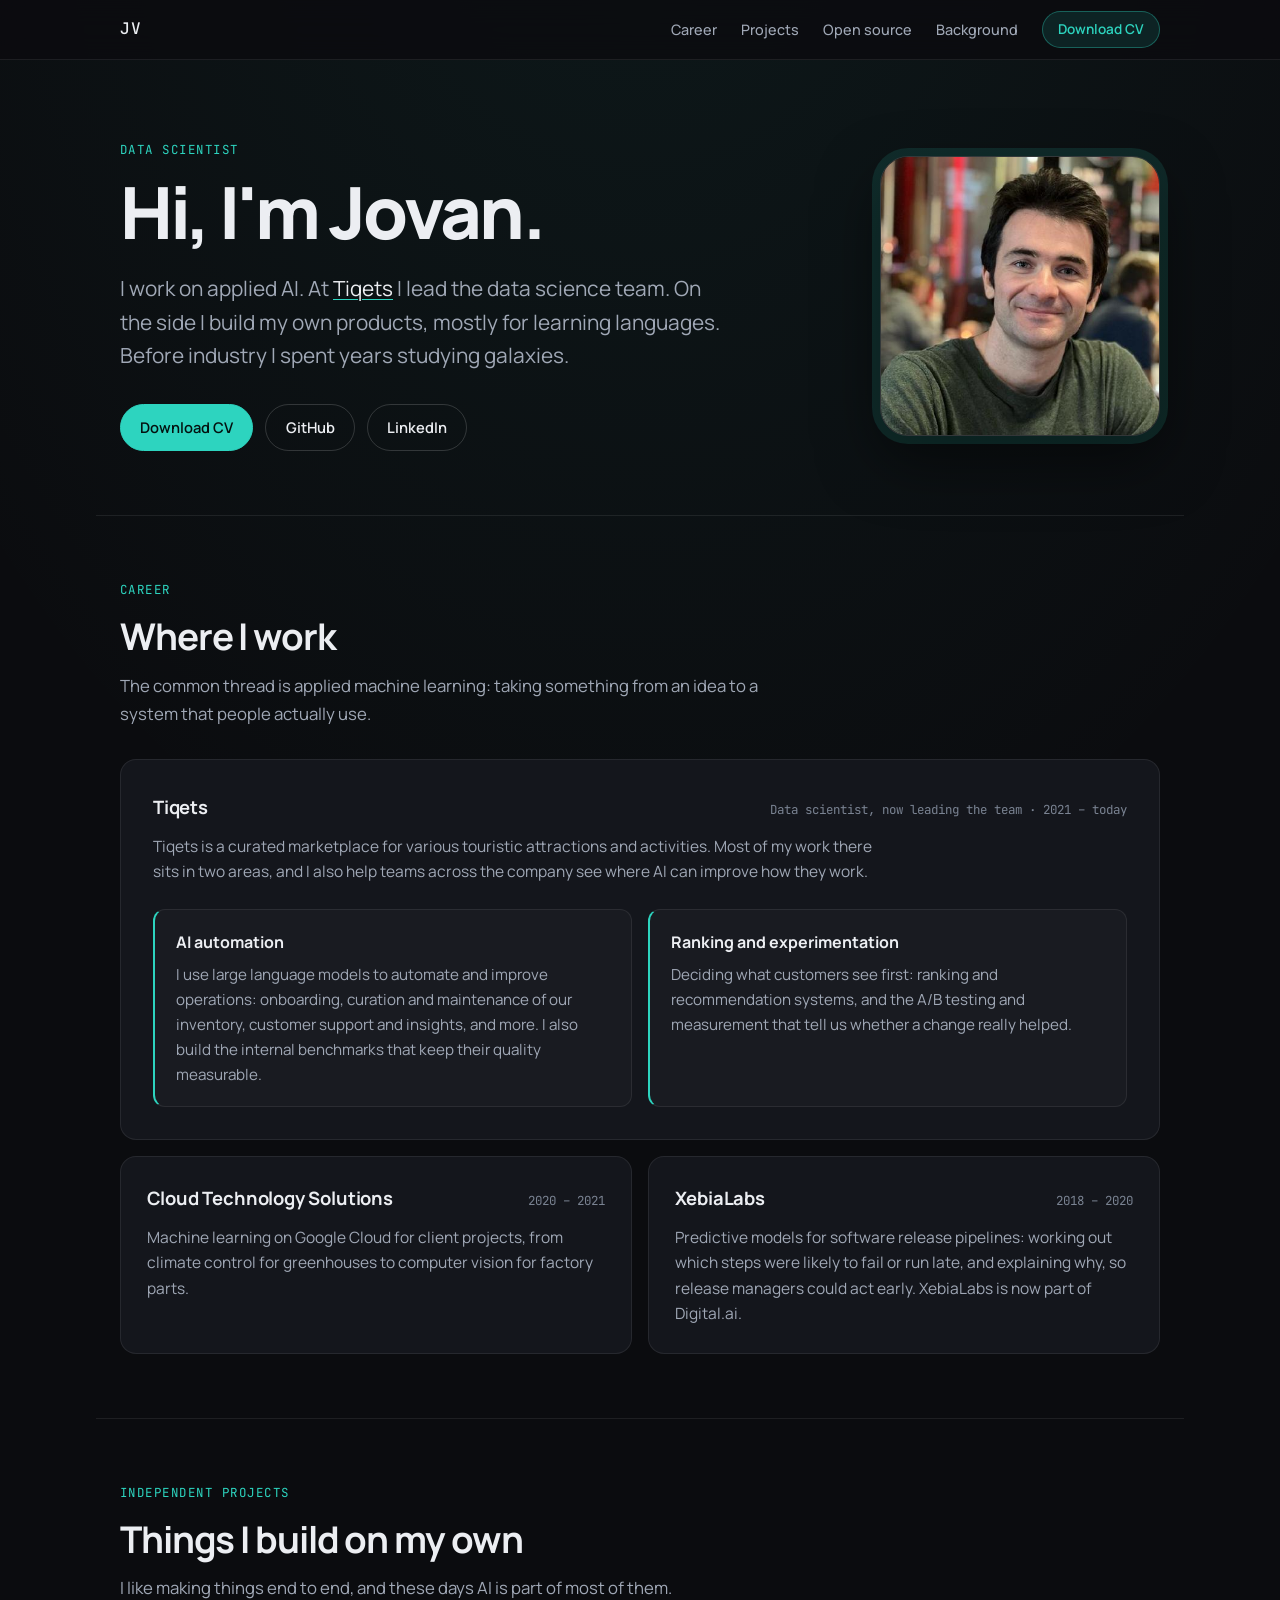
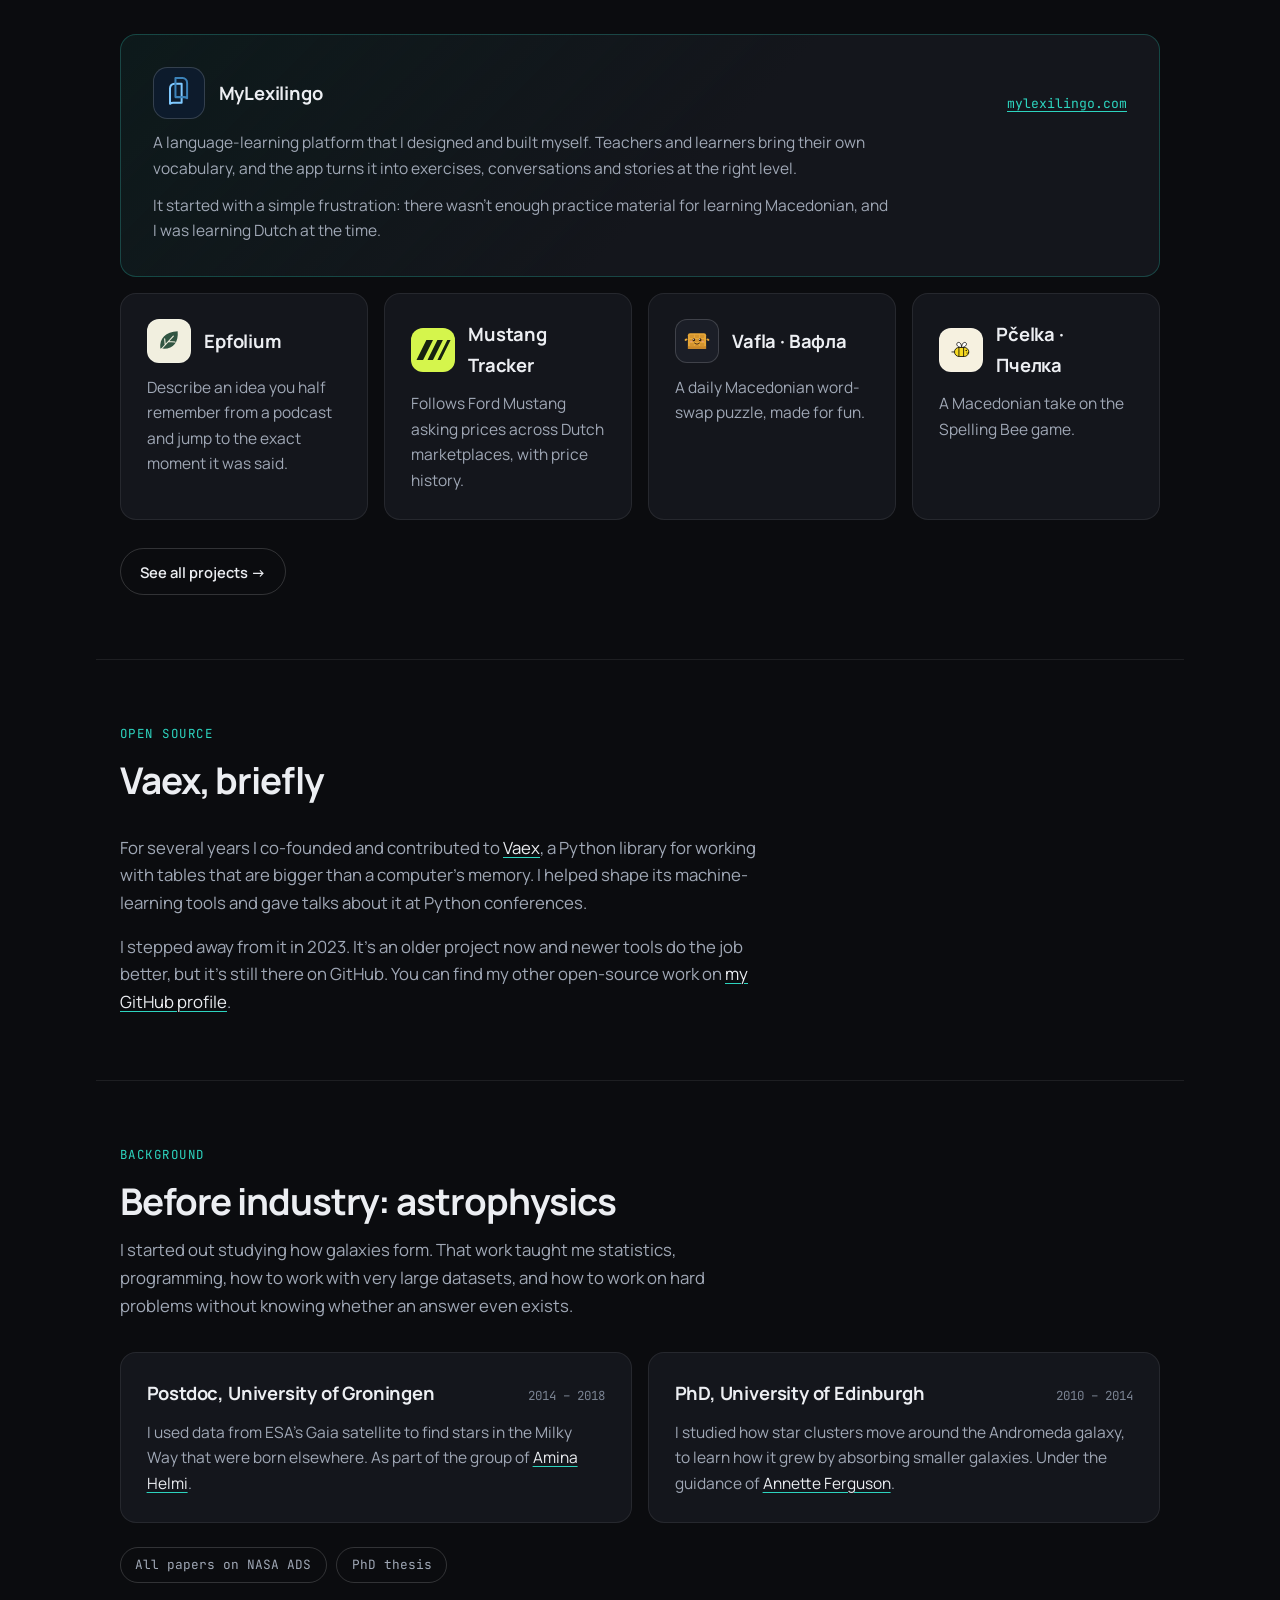
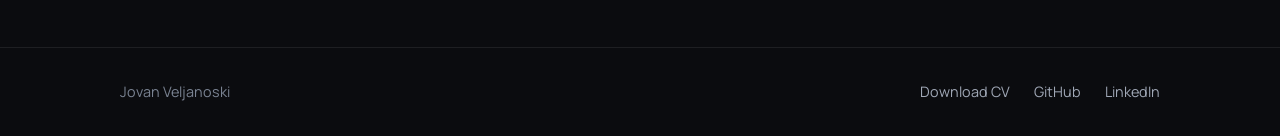
==== index.html @ 886e2c67 "feat: add personal profile site with career, projects and background pages" ====
<!DOCTYPE html>
<html lang="en">
<head>
  <meta charset="utf-8">
  <meta name="viewport" content="width=device-width, initial-scale=1">
  <title>Jovan Veljanoski — Data scientist</title>
  <meta name="description" content="Data scientist leading applied AI at Tiqets. I also build my own products, mostly around language learning, and used to study galaxies.">
  <meta property="og:title" content="Jovan Veljanoski — Data scientist">
  <meta property="og:description" content="Applied AI at Tiqets, independent projects, and a past life in astrophysics.">
  <meta property="og:image" content="assets/jovan.jpg">
  <meta property="og:type" content="website">
  <meta name="theme-color" content="#0b0c0f">
  <link rel="icon" href="favicon.svg" type="image/svg+xml">
  <link rel="preconnect" href="https://fonts.googleapis.com">
  <link rel="preconnect" href="https://fonts.gstatic.com" crossorigin>
  <link href="https://fonts.googleapis.com/css2?family=JetBrains+Mono:wght@400;500&family=Manrope:wght@400;500;600;700;800&display=swap" rel="stylesheet">
  <link rel="stylesheet" href="styles.css">
</head>
<body>
  <a class="skip-link" href="#main">Skip to content</a>

  <header class="site-header">
    <div class="wrap header-inner">
      <a class="brand" href="./" aria-label="Jovan Veljanoski, home">JV</a>
      <button class="nav-toggle" type="button" aria-expanded="false" aria-controls="site-nav">Menu</button>
      <nav class="site-nav" id="site-nav" aria-label="Primary">
        <a href="#work">Career</a>
        <a href="#projects">Projects</a>
        <a href="#open-source">Open source</a>
        <a href="#background">Background</a>
        <a class="btn btn-small" href="assets/Jovan-Veljanoski-CV.pdf" download>Download CV</a>
      </nav>
    </div>
  </header>

  <main id="main">

    <!-- Intro -->
    <section class="hero wrap">
      <div class="hero-copy">
        <p class="eyebrow">Data scientist</p>
        <h1>Hi, I'm Jovan.</h1>
        <p class="lead">
          I work on applied AI. At <a href="#work">Tiqets</a> I lead the data science team. On the side I build my own products, mostly for learning languages. Before industry I spent years studying galaxies.
        </p>
        <div class="actions">
          <a class="btn btn-primary" href="assets/Jovan-Veljanoski-CV.pdf" download>Download CV</a>
          <a class="btn" href="https://github.com/JovanVeljanoski" rel="me noopener">GitHub</a>
          <a class="btn" href="https://www.linkedin.com/in/jovanvel/" rel="me noopener">LinkedIn</a>
        </div>
      </div>
      <img class="portrait" src="assets/jovan.jpg" width="460" height="460" alt="Portrait of Jovan Veljanoski">
    </section>

    <!-- Career -->
    <section class="section wrap" id="work" aria-labelledby="work-h">
      <header class="section-head">
        <p class="eyebrow">Career</p>
        <h2 id="work-h">Where I work</h2>
        <p class="section-intro">The common thread is applied machine learning: taking something from an idea to a system that people actually use.</p>
      </header>

      <article class="card card-lg">
        <div class="card-top">
          <h3>Tiqets</h3>
          <span class="meta">Data scientist, now leading the team · 2021 – today</span>
        </div>
        <p>Tiqets is a curated marketplace for various touristic attractions and activities. Most of my work there sits in two areas, and I also help teams across the company see where AI can improve how they work.</p>
        <div class="grid-2">
          <div class="sub">
            <h4>AI automation</h4>
            <p>I use large language models to automate and improve operations: onboarding, curation and maintenance of our inventory, customer support and insights, and more. I also build the internal benchmarks that keep their quality measurable.</p>
          </div>
          <div class="sub">
            <h4>Ranking and experimentation</h4>
            <p>Deciding what customers see first: ranking and recommendation systems, and the A/B testing and measurement that tell us whether a change really helped.</p>
          </div>
        </div>
      </article>

      <div class="grid-2">
        <article class="card">
          <div class="card-top">
            <h3>Cloud Technology Solutions</h3>
            <span class="meta">2020 – 2021</span>
          </div>
          <p>Machine learning on Google Cloud for client projects, from climate control for greenhouses to computer vision for factory parts.</p>
        </article>
        <article class="card">
          <div class="card-top">
            <h3>XebiaLabs</h3>
            <span class="meta">2018 – 2020</span>
          </div>
          <p>Predictive models for software release pipelines: working out which steps were likely to fail or run late, and explaining why, so release managers could act early. XebiaLabs is now part of Digital.ai.</p>
        </article>
      </div>
    </section>

    <!-- Independent projects -->
    <section class="section wrap" id="projects" aria-labelledby="projects-h">
      <header class="section-head">
        <p class="eyebrow">Independent projects</p>
        <h2 id="projects-h">Things I build on my own</h2>
        <p class="section-intro">I like making things end to end, and these days AI is part of most of them.</p>
      </header>

      <article class="card card-lg feature">
        <div class="card-top">
          <div class="head"><span class="logo logo-lg" style="--logo-bg:#0d1b2c"><img src="assets/logos/mylexilingo.svg" alt="" width="40" height="40"></span><h3>MyLexilingo</h3></div>
          <a class="link-out" href="https://www.mylexilingo.com/" rel="noopener">mylexilingo.com</a>
        </div>
        <p>A language-learning platform that I designed and built myself. Teachers and learners bring their own vocabulary, and the app turns it into exercises, conversations and stories at the right level.</p>
        <p>It started with a simple frustration: there wasn't enough practice material for learning Macedonian, and I was learning Dutch at the time.</p>
        <!-- PROMO SLOT: replace this comment with a MyLexilingo promo block (screenshot / short demo / call to action) when ready. -->
      </article>

      <div class="grid-4">
        <a class="card tile" href="https://www.epfolium.com/" rel="noopener">
          <span class="head"><span class="logo" style="--logo-bg:#f1efdf"><img src="assets/logos/epfolium.svg" alt="" width="32" height="32"></span><h3>Epfolium</h3></span>
          <p>Describe an idea you half remember from a podcast and jump to the exact moment it was said.</p>
        </a>
        <a class="card tile" href="https://mustang.jlabs.dev/" rel="noopener">
          <span class="head"><span class="logo full"><img src="assets/logos/mustang.svg" alt="" width="44" height="44"></span><h3>Mustang Tracker</h3></span>
          <p>Follows Ford Mustang asking prices across Dutch marketplaces, with price history.</p>
        </a>
        <a class="card tile" href="https://vafla.mk/" rel="noopener">
          <span class="head"><span class="logo" style="--logo-bg:#1b1e27"><img src="assets/logos/vafla.svg" alt="" width="32" height="32"></span><h3>Vafla · Вафла</h3></span>
          <p>A daily Macedonian word-swap puzzle, made for fun.</p>
        </a>
        <a class="card tile" href="https://pcelka.mk/" rel="noopener">
          <span class="head"><span class="logo" style="--logo-bg:#f6f1e0"><img src="assets/logos/pcelka.svg" alt="" width="32" height="32"></span><h3>Pčelka · Пчелка</h3></span>
          <p>A Macedonian take on the Spelling Bee game.</p>
        </a>
      </div>

      <p class="more"><a class="btn" href="projects.html">See all projects →</a></p>
    </section>

    <!-- Open source -->
    <section class="section wrap" id="open-source" aria-labelledby="oss-h">
      <header class="section-head">
        <p class="eyebrow">Open source</p>
        <h2 id="oss-h">Vaex, briefly</h2>
      </header>
      <div class="prose">
        <p>For several years I co-founded and contributed to <a href="https://github.com/vaexio/vaex" rel="noopener">Vaex</a>, a Python library for working with tables that are bigger than a computer's memory. I helped shape its machine-learning tools and gave talks about it at Python conferences.</p>
        <p>I stepped away from it in 2023. It's an older project now and newer tools do the job better, but it's still there on GitHub. You can find my other open-source work on <a href="https://github.com/JovanVeljanoski" rel="me noopener">my GitHub profile</a>.</p>
      </div>
    </section>

    <!-- Background -->
    <section class="section wrap" id="background" aria-labelledby="bg-h">
      <header class="section-head">
        <p class="eyebrow">Background</p>
        <h2 id="bg-h">Before industry: astrophysics</h2>
        <p class="section-intro">I started out studying how galaxies form. That work taught me statistics, programming, how to work with very large datasets, and how to work on hard problems without knowing whether an answer even exists.</p>
      </header>

      <div class="grid-2">
        <article class="card">
          <div class="card-top">
            <h3>Postdoc, University of Groningen</h3>
            <span class="meta">2014 – 2018</span>
          </div>
          <p>I used data from ESA's Gaia satellite to find stars in the Milky Way that were born elsewhere. As part of the group of <a href="https://www.astro.rug.nl/~ahelmi/dev/" rel="noopener">Amina Helmi</a>.</p>
        </article>
        <article class="card">
          <div class="card-top">
            <h3>PhD, University of Edinburgh</h3>
            <span class="meta">2010 – 2014</span>
          </div>
          <p>I studied how star clusters move around the Andromeda galaxy, to learn how it grew by absorbing smaller galaxies. Under the guidance of <a href="https://amnferguson.wixsite.com/annetteferguson" rel="noopener">Annette Ferguson</a>.</p>
        </article>
      </div>

      <ul class="chips" aria-label="Research archives">
        <li><a href="https://ui.adsabs.harvard.edu/search/q=author%3A%22Veljanoski%2C%20J.%22" rel="noopener">All papers on NASA ADS</a></li>
        <li><a href="https://era.ed.ac.uk/items/18a1020a-cd60-4ca2-a9ce-fd4037cbeadb" rel="noopener">PhD thesis</a></li>
      </ul>
    </section>

  </main>

  <footer class="site-footer">
    <div class="wrap footer-inner">
      <p>Jovan Veljanoski</p>
      <p class="footer-links">
        <a href="assets/Jovan-Veljanoski-CV.pdf" download>Download CV</a>
        <a href="https://github.com/JovanVeljanoski" rel="me noopener">GitHub</a>
        <a href="https://www.linkedin.com/in/jovanvel/" rel="me noopener">LinkedIn</a>
      </p>
    </div>
  </footer>

  <script src="script.js"></script>
</body>
</html>
---- styles.css ----
/* Jovan Veljanoski — dark graphite, teal accent */

:root {
  --bg: #0b0c0f;
  --card: #14161c;
  --card-hover: #191c24;
  --border: rgba(255, 255, 255, 0.08);
  --border-bright: rgba(255, 255, 255, 0.16);
  --text: #eceef2;
  --text-muted: #a0a8b6;
  --text-dim: #7a8392;
  --accent: #2dd4bf;
  --accent-soft: rgba(45, 212, 191, 0.12);
  --radius: 16px;
  --font-sans: "Manrope", system-ui, -apple-system, "Segoe UI", sans-serif;
  --font-mono: "JetBrains Mono", ui-monospace, "SF Mono", Menlo, monospace;
  --max: 68rem;
  --header-h: 3.75rem;
}

*, *::before, *::after { box-sizing: border-box; }

html {
  scroll-behavior: smooth;
  scroll-padding-top: calc(var(--header-h) + 1rem);
  color-scheme: dark;
}

@media (prefers-reduced-motion: reduce) {
  html { scroll-behavior: auto; }
  * { transition: none !important; animation: none !important; }
}

body {
  margin: 0;
  font-family: var(--font-sans);
  font-size: 1rem;
  line-height: 1.65;
  color: var(--text);
  background: var(--bg);
  background-image: radial-gradient(ellipse 70% 40% at 50% -10%, rgba(45, 212, 191, 0.07), transparent);
  background-repeat: no-repeat;
  -webkit-font-smoothing: antialiased;
}

img { display: block; max-width: 100%; height: auto; }

a { color: var(--accent); text-underline-offset: 3px; text-decoration-thickness: 1px; }
a:hover { color: #5eead4; }

:focus-visible { outline: 2px solid var(--accent); outline-offset: 3px; border-radius: 6px; }

h1, h2, h3, h4, p { margin: 0; }

.wrap { width: 100%; max-width: var(--max); margin-inline: auto; padding-inline: 1.5rem; }

.skip-link {
  position: absolute; left: 1rem; top: -4rem; z-index: 100;
  background: var(--accent); color: #04110f; padding: 0.5rem 1rem; border-radius: 8px; font-weight: 600;
}
.skip-link:focus { top: 1rem; }

/* Header */
.site-header {
  position: sticky; top: 0; z-index: 50;
  height: var(--header-h);
  background: rgba(11, 12, 15, 0.82);
  backdrop-filter: blur(14px);
  -webkit-backdrop-filter: blur(14px);
  border-bottom: 1px solid var(--border);
}
.header-inner { display: flex; align-items: center; justify-content: space-between; height: 100%; }
.brand {
  font-family: var(--font-mono); font-weight: 500; font-size: 1rem; letter-spacing: 0.04em;
  color: var(--text); text-decoration: none;
}
.brand:hover { color: var(--accent); }
.site-nav { display: flex; align-items: center; gap: 1.5rem; }
.site-nav a:not(.btn) { color: var(--text-muted); text-decoration: none; font-size: 0.9rem; font-weight: 500; }
.site-nav a:not(.btn):hover, .site-nav a[aria-current="page"] { color: var(--text); }
.nav-toggle {
  display: none; font: inherit; font-size: 0.85rem; font-weight: 600; color: var(--text);
  background: transparent; border: 1px solid var(--border-bright); border-radius: 999px; padding: 0.35rem 0.9rem; cursor: pointer;
}

/* Buttons */
.btn {
  display: inline-flex; align-items: center; justify-content: center;
  padding: 0.65rem 1.2rem; border-radius: 999px;
  border: 1px solid var(--border-bright); background: transparent;
  color: var(--text); font: inherit; font-size: 0.92rem; font-weight: 600; text-decoration: none;
  transition: background 0.2s, border-color 0.2s, color 0.2s;
}
.btn:hover { border-color: var(--accent); color: var(--accent); }
.btn-primary { background: var(--accent); border-color: var(--accent); color: #04110f; }
.btn-primary:hover { background: #5eead4; border-color: #5eead4; color: #04110f; }
.btn-small { padding: 0.4rem 0.95rem; font-size: 0.85rem; background: var(--accent-soft); border-color: rgba(45, 212, 191, 0.35); color: var(--accent); }

/* Typography */
.eyebrow {
  font-family: var(--font-mono); font-size: 0.78rem; letter-spacing: 0.12em; text-transform: uppercase;
  color: var(--accent); margin-bottom: 0.9rem;
}
h1 { font-size: clamp(2.6rem, 6vw, 4.5rem); font-weight: 800; letter-spacing: -0.04em; line-height: 1.04; }
h2 { font-size: clamp(1.7rem, 3.2vw, 2.3rem); font-weight: 700; letter-spacing: -0.03em; line-height: 1.15; }
h3 { font-size: 1.15rem; font-weight: 700; letter-spacing: -0.01em; }
h4 { font-size: 1rem; font-weight: 700; color: var(--text); margin-bottom: 0.4rem; }
.lead { font-size: clamp(1.1rem, 1.8vw, 1.3rem); color: var(--text-muted); line-height: 1.6; max-width: 38rem; }

/* Hero */
.hero { display: grid; grid-template-columns: minmax(0, 1fr) 280px; gap: 3rem; align-items: center; padding-block: 5rem 4rem; }
.hero h1 { margin-bottom: 1.4rem; }
.actions { display: flex; flex-wrap: wrap; gap: 0.75rem; margin-top: 2rem; }
.portrait {
  width: 280px; height: 280px; object-fit: cover; border-radius: 28px;
  border: 1px solid var(--border-bright);
  box-shadow: 0 0 0 8px var(--accent-soft), 0 24px 60px rgba(0, 0, 0, 0.5);
}
.hero .lead a { color: var(--text); text-decoration-color: var(--accent); }

/* Sections */
.section { padding-block: 4rem; border-top: 1px solid var(--border); }
.section-head { margin-bottom: 2rem; max-width: 40rem; }
.section-intro { margin-top: 0.9rem; color: var(--text-muted); font-size: 1.05rem; }

/* Cards */
.card {
  position: relative; background: var(--card); border: 1px solid var(--border); border-radius: var(--radius);
  padding: 1.6rem; transition: border-color 0.25s, background 0.25s, transform 0.25s;
  color: var(--text);
}
.card p { color: var(--text-muted); font-size: 0.97rem; margin-top: 0.7rem; }
.card p:not(.links) a { color: var(--text); text-decoration-color: var(--accent); }
.card p:not(.links) a:hover { color: var(--accent); }
.card:hover { border-color: var(--border-bright); background: var(--card-hover); }
.card-lg { padding: 2rem; margin-bottom: 1rem; }
.card-lg > p { max-width: 46rem; }
.card-top { display: flex; flex-wrap: wrap; align-items: baseline; justify-content: space-between; gap: 0.25rem 1rem; }
/* Logo tiles: one consistent shape, background chosen per logo */
.head { display: flex; align-items: center; gap: 0.85rem; min-width: 0; }
.logo {
  flex: none; width: 2.75rem; height: 2.75rem; border-radius: 0.75rem; overflow: hidden;
  display: grid; place-items: center;
  background: var(--logo-bg, var(--card-hover)); border: 1px solid var(--border-bright);
}
.logo img { width: 62%; height: 62%; object-fit: contain; }
.logo.full { border: 0; }
.logo.full img { width: 100%; height: 100%; }
.logo-lg { width: 3.25rem; height: 3.25rem; border-radius: 0.9rem; }
.tile .head { margin-bottom: 0.2rem; }
.project > .head { margin-bottom: 0.1rem; }

.meta { font-family: var(--font-mono); font-size: 0.78rem; color: var(--text-dim); }
.link-out { font-family: var(--font-mono); font-size: 0.82rem; }

.grid-2, .grid-3, .grid-4 { display: grid; gap: 1rem; }
.grid-2 { grid-template-columns: repeat(2, minmax(0, 1fr)); }
.grid-3 { grid-template-columns: repeat(3, minmax(0, 1fr)); }
.grid-4 { grid-template-columns: repeat(4, minmax(0, 1fr)); margin-top: 1rem; }
.card-lg .grid-2 { margin-top: 1.5rem; }

/* The two highlighted areas inside the main career card */
.sub {
  padding: 1.2rem 1.3rem; border-radius: 12px; background: rgba(255, 255, 255, 0.025);
  border: 1px solid var(--border); border-left: 2px solid var(--accent);
  transition: background 0.25s, border-color 0.25s, transform 0.25s;
}
.sub p { margin-top: 0; font-size: 0.95rem; color: var(--text-muted); }
.sub:hover { background: var(--accent-soft); border-color: rgba(45, 212, 191, 0.4); transform: translateY(-2px); }

.feature { border-color: rgba(45, 212, 191, 0.25); background: linear-gradient(135deg, rgba(45, 212, 191, 0.07), var(--card) 55%); }

.tile { display: block; text-decoration: none; }
.tile h3 { color: var(--text); }
.tile:hover { transform: translateY(-3px); border-color: rgba(45, 212, 191, 0.45); }
.tile:hover h3 { color: var(--accent); }

.more { margin-top: 1.75rem; }

.prose { max-width: 40rem; }
.prose p { color: var(--text-muted); font-size: 1.05rem; }
.prose p + p { margin-top: 1rem; }
.prose a { color: var(--text); text-decoration-color: var(--accent); }

.chips { list-style: none; display: flex; flex-wrap: wrap; gap: 0.6rem; padding: 0; margin: 1.5rem 0 0; }
.chips a {
  display: inline-block; padding: 0.4rem 0.9rem; border-radius: 999px; border: 1px solid var(--border-bright);
  color: var(--text-muted); text-decoration: none; font-family: var(--font-mono); font-size: 0.8rem;
}
.chips a:hover { color: var(--accent); border-color: var(--accent); }

/* Projects page */
.page-head { padding-block: 4.5rem 2rem; }
.page-head h1 { font-size: clamp(2.2rem, 5vw, 3.5rem); margin-bottom: 1.1rem; }
.filters { display: flex; flex-wrap: wrap; gap: 0.6rem; margin-top: 2rem; }
.filter {
  font: inherit; font-size: 0.88rem; font-weight: 600; color: var(--text-muted); cursor: pointer;
  background: transparent; border: 1px solid var(--border-bright); border-radius: 999px; padding: 0.45rem 1rem;
  transition: color 0.2s, border-color 0.2s, background 0.2s;
}
.filter:hover { color: var(--text); }
.filter.is-active { color: #04110f; background: var(--accent); border-color: var(--accent); }

.project-group { padding-block: 1.5rem 2rem; }
.project-group h2 { font-size: 1.3rem; margin-bottom: 1.1rem; color: var(--text); }
.project-group[hidden] { display: none; }
.project { display: flex; flex-direction: column; }
.project h3 { font-size: 1.05rem; }
.links { margin-top: auto !important; padding-top: 1rem; display: flex; gap: 1.1rem; font-family: var(--font-mono); font-size: 0.82rem; }
.project-more { padding-block: 1.5rem 4rem; color: var(--text-muted); }

/* Footer */
.site-footer { border-top: 1px solid var(--border); padding-block: 2rem; color: var(--text-dim); font-size: 0.9rem; }
.footer-inner { display: flex; flex-wrap: wrap; justify-content: space-between; gap: 1rem; }
.footer-links { display: flex; gap: 1.5rem; }
.site-footer a { color: var(--text-muted); text-decoration: none; }
.site-footer a:hover { color: var(--accent); }

/* Responsive */
@media (max-width: 960px) {
  .grid-4 { grid-template-columns: repeat(2, minmax(0, 1fr)); }
  .grid-3 { grid-template-columns: repeat(2, minmax(0, 1fr)); }
}

@media (max-width: 760px) {
  .hero { grid-template-columns: 1fr; gap: 2rem; padding-block: 3rem 2.5rem; }
  .portrait { order: -1; width: 140px; height: 140px; border-radius: 22px; box-shadow: 0 0 0 6px var(--accent-soft); }
  .grid-2, .grid-3, .grid-4 { grid-template-columns: 1fr; }
  .section { padding-block: 3rem; }
  .card-lg { padding: 1.4rem; }

  .nav-toggle { display: inline-block; }
  .site-nav {
    position: absolute; top: var(--header-h); left: 0; right: 0; flex-direction: column; align-items: flex-start; gap: 1rem;
    padding: 1.25rem 1.5rem 1.5rem; background: rgba(11, 12, 15, 0.97); border-bottom: 1px solid var(--border);
    display: none;
  }
  .site-nav.is-open { display: flex; }
}

/* Soft flashlight that follows the pointer (added by script.js, mouse + motion-OK only) */
.spotlight {
  position: fixed; inset: 0; z-index: 60; pointer-events: none; opacity: 0;
  transition: opacity 0.8s ease;
  background: radial-gradient(
    560px circle at var(--sx, 50%) var(--sy, 50%),
    rgba(94, 234, 212, 0.07),
    rgba(94, 234, 212, 0.028) 45%,
    transparent 72%
  );
}
.spotlight.is-on { opacity: 1; }

/* A faint glow on the card under the pointer */
.card::after {
  content: ""; position: absolute; inset: 0; border-radius: inherit; pointer-events: none;
  opacity: 0; transition: opacity 0.35s ease;
  background: radial-gradient(260px circle at var(--mx, 50%) var(--my, 50%), rgba(45, 212, 191, 0.09), transparent 70%);
}
.card:hover::after { opacity: 1; }
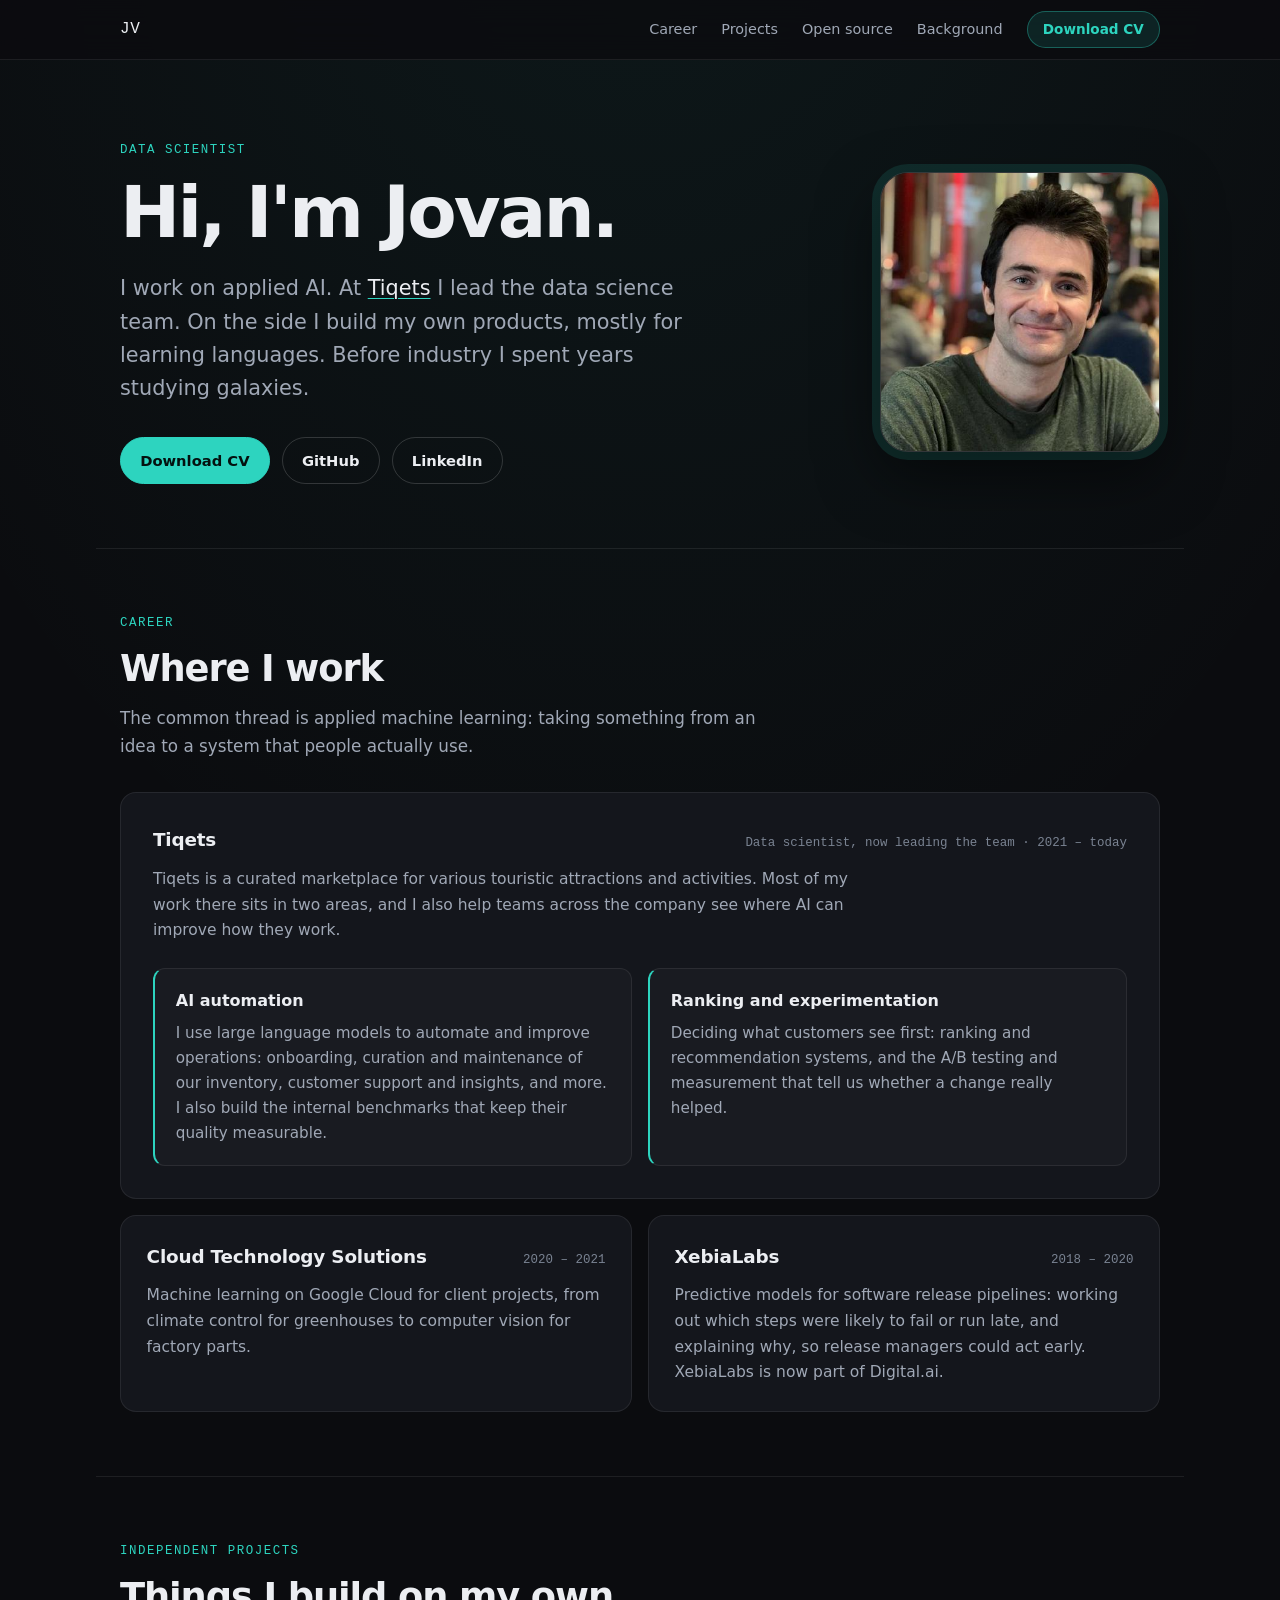
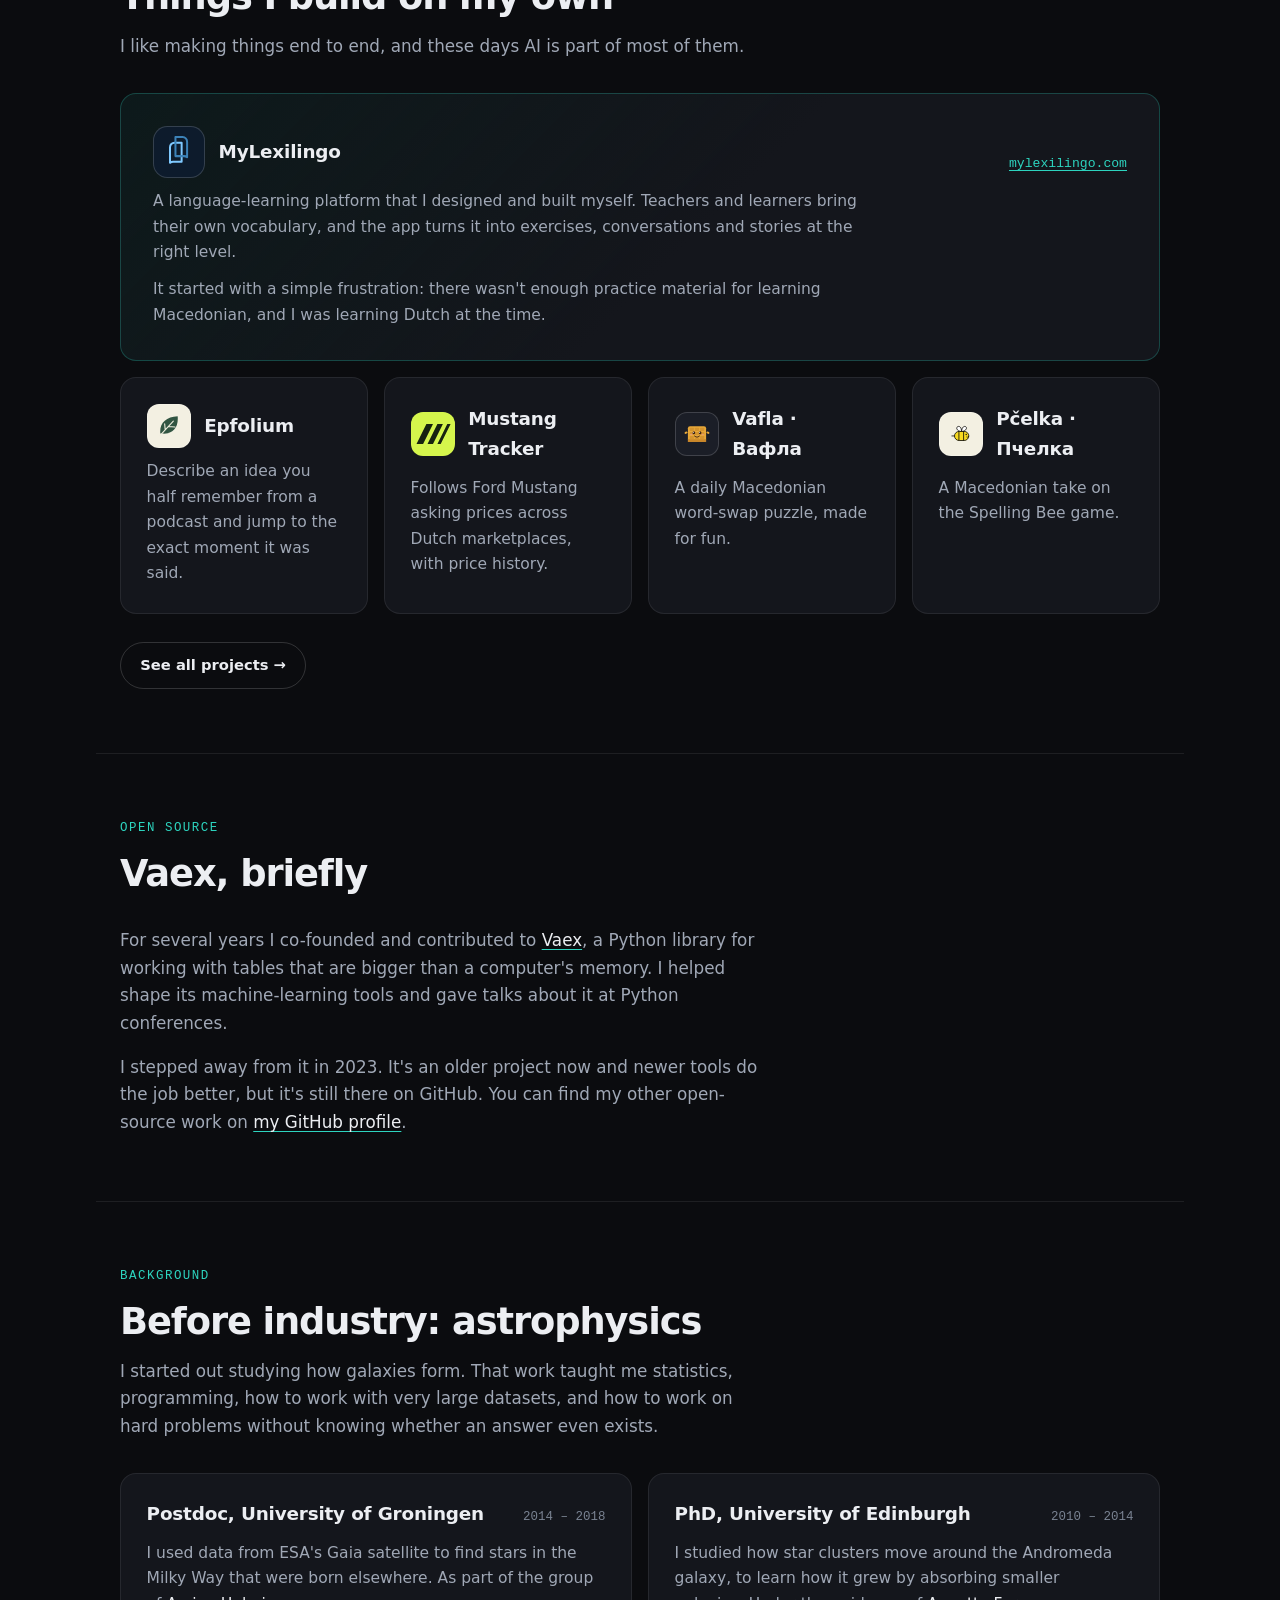
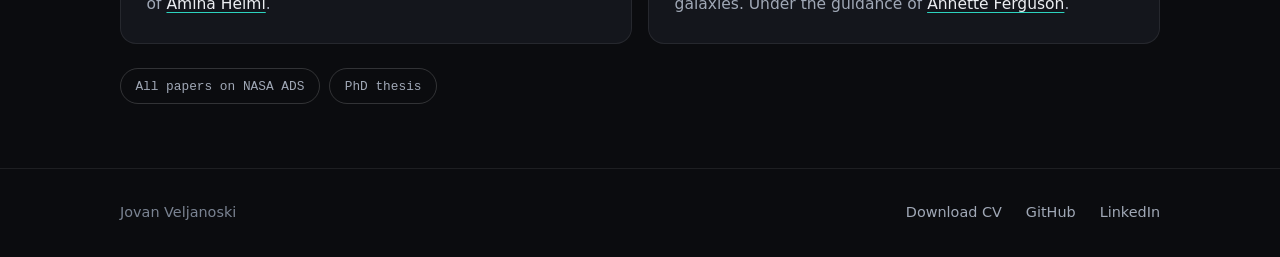
==== commit 42288f20: "refactor: simplify site code, self-host fonts and add social meta tags Remove comments and dead rule" ====
--- a/index.html
+++ b/index.html
@@ -5,15 +5,21 @@
   <meta name="viewport" content="width=device-width, initial-scale=1">
   <title>Jovan Veljanoski — Data scientist</title>
   <meta name="description" content="Data scientist leading applied AI at Tiqets. I also build my own products, mostly around language learning, and used to study galaxies.">
+  <link rel="canonical" href="https://jlabs.dev/">
+  <meta property="og:type" content="website">
+  <meta property="og:site_name" content="Jovan Veljanoski">
   <meta property="og:title" content="Jovan Veljanoski — Data scientist">
   <meta property="og:description" content="Applied AI at Tiqets, independent projects, and a past life in astrophysics.">
-  <meta property="og:image" content="assets/jovan.jpg">
-  <meta property="og:type" content="website">
+  <meta property="og:url" content="https://jlabs.dev/">
+  <meta property="og:image" content="https://jlabs.dev/assets/og.jpg">
+  <meta property="og:image:width" content="1200">
+  <meta property="og:image:height" content="630">
+  <meta property="og:image:alt" content="Jovan Veljanoski, data scientist">
+  <meta name="twitter:card" content="summary_large_image">
   <meta name="theme-color" content="#0b0c0f">
   <link rel="icon" href="favicon.svg" type="image/svg+xml">
-  <link rel="preconnect" href="https://fonts.googleapis.com">
-  <link rel="preconnect" href="https://fonts.gstatic.com" crossorigin>
-  <link href="https://fonts.googleapis.com/css2?family=JetBrains+Mono:wght@400;500&family=Manrope:wght@400;500;600;700;800&display=swap" rel="stylesheet">
+  <link rel="preload" href="assets/fonts/manrope-latin.woff2" as="font" type="font/woff2" crossorigin>
+  <link rel="preload" href="assets/fonts/jetbrains-mono-latin.woff2" as="font" type="font/woff2" crossorigin>
   <link rel="stylesheet" href="styles.css">
 </head>
 <body>
@@ -35,9 +41,8 @@
 
   <main id="main">
 
-    <!-- Intro -->
     <section class="hero wrap">
-      <div class="hero-copy">
+      <div>
         <p class="eyebrow">Data scientist</p>
         <h1>Hi, I'm Jovan.</h1>
         <p class="lead">
@@ -45,14 +50,13 @@
         </p>
         <div class="actions">
           <a class="btn btn-primary" href="assets/Jovan-Veljanoski-CV.pdf" download>Download CV</a>
-          <a class="btn" href="https://github.com/JovanVeljanoski" rel="me noopener">GitHub</a>
-          <a class="btn" href="https://www.linkedin.com/in/jovanvel/" rel="me noopener">LinkedIn</a>
+          <a class="btn" href="https://github.com/JovanVeljanoski" rel="me">GitHub</a>
+          <a class="btn" href="https://www.linkedin.com/in/jovanvel/" rel="me">LinkedIn</a>
         </div>
       </div>
       <img class="portrait" src="assets/jovan.jpg" width="460" height="460" alt="Portrait of Jovan Veljanoski">
     </section>
 
-    <!-- Career -->
     <section class="section wrap" id="work" aria-labelledby="work-h">
       <header class="section-head">
         <p class="eyebrow">Career</p>
@@ -96,7 +100,6 @@
       </div>
     </section>
 
-    <!-- Independent projects -->
     <section class="section wrap" id="projects" aria-labelledby="projects-h">
       <header class="section-head">
         <p class="eyebrow">Independent projects</p>
@@ -106,29 +109,28 @@
 
       <article class="card card-lg feature">
         <div class="card-top">
-          <div class="head"><span class="logo logo-lg" style="--logo-bg:#0d1b2c"><img src="assets/logos/mylexilingo.svg" alt="" width="40" height="40"></span><h3>MyLexilingo</h3></div>
-          <a class="link-out" href="https://www.mylexilingo.com/" rel="noopener">mylexilingo.com</a>
+          <div class="head"><span class="logo logo-lg navy"><img src="assets/logos/mylexilingo.svg" alt=""></span><h3>MyLexilingo</h3></div>
+          <a class="link-out" href="https://www.mylexilingo.com/">mylexilingo.com</a>
         </div>
         <p>A language-learning platform that I designed and built myself. Teachers and learners bring their own vocabulary, and the app turns it into exercises, conversations and stories at the right level.</p>
         <p>It started with a simple frustration: there wasn't enough practice material for learning Macedonian, and I was learning Dutch at the time.</p>
-        <!-- PROMO SLOT: replace this comment with a MyLexilingo promo block (screenshot / short demo / call to action) when ready. -->
       </article>
 
       <div class="grid-4">
-        <a class="card tile" href="https://www.epfolium.com/" rel="noopener">
-          <span class="head"><span class="logo" style="--logo-bg:#f1efdf"><img src="assets/logos/epfolium.svg" alt="" width="32" height="32"></span><h3>Epfolium</h3></span>
+        <a class="card tile" href="https://www.epfolium.com/">
+          <div class="head"><span class="logo light"><img src="assets/logos/epfolium.svg" alt=""></span><h3>Epfolium</h3></div>
           <p>Describe an idea you half remember from a podcast and jump to the exact moment it was said.</p>
         </a>
-        <a class="card tile" href="https://mustang.jlabs.dev/" rel="noopener">
-          <span class="head"><span class="logo full"><img src="assets/logos/mustang.svg" alt="" width="44" height="44"></span><h3>Mustang Tracker</h3></span>
+        <a class="card tile" href="https://mustang.jlabs.dev/">
+          <div class="head"><span class="logo full"><img src="assets/logos/mustang.svg" alt=""></span><h3>Mustang Tracker</h3></div>
           <p>Follows Ford Mustang asking prices across Dutch marketplaces, with price history.</p>
         </a>
-        <a class="card tile" href="https://vafla.mk/" rel="noopener">
-          <span class="head"><span class="logo" style="--logo-bg:#1b1e27"><img src="assets/logos/vafla.svg" alt="" width="32" height="32"></span><h3>Vafla · Вафла</h3></span>
+        <a class="card tile" href="https://vafla.mk/">
+          <div class="head"><span class="logo"><img src="assets/logos/vafla.svg" alt=""></span><h3>Vafla · Вафла</h3></div>
           <p>A daily Macedonian word-swap puzzle, made for fun.</p>
         </a>
-        <a class="card tile" href="https://pcelka.mk/" rel="noopener">
-          <span class="head"><span class="logo" style="--logo-bg:#f6f1e0"><img src="assets/logos/pcelka.svg" alt="" width="32" height="32"></span><h3>Pčelka · Пчелка</h3></span>
+        <a class="card tile" href="https://pcelka.mk/">
+          <div class="head"><span class="logo light"><img src="assets/logos/pcelka.svg" alt=""></span><h3>Pčelka · Пчелка</h3></div>
           <p>A Macedonian take on the Spelling Bee game.</p>
         </a>
       </div>
@@ -136,19 +138,17 @@
       <p class="more"><a class="btn" href="projects.html">See all projects →</a></p>
     </section>
 
-    <!-- Open source -->
     <section class="section wrap" id="open-source" aria-labelledby="oss-h">
       <header class="section-head">
         <p class="eyebrow">Open source</p>
         <h2 id="oss-h">Vaex, briefly</h2>
       </header>
       <div class="prose">
-        <p>For several years I co-founded and contributed to <a href="https://github.com/vaexio/vaex" rel="noopener">Vaex</a>, a Python library for working with tables that are bigger than a computer's memory. I helped shape its machine-learning tools and gave talks about it at Python conferences.</p>
-        <p>I stepped away from it in 2023. It's an older project now and newer tools do the job better, but it's still there on GitHub. You can find my other open-source work on <a href="https://github.com/JovanVeljanoski" rel="me noopener">my GitHub profile</a>.</p>
+        <p>For several years I co-founded and contributed to <a href="https://github.com/vaexio/vaex">Vaex</a>, a Python library for working with tables that are bigger than a computer's memory. I helped shape its machine-learning tools and gave talks about it at Python conferences.</p>
+        <p>I stepped away from it in 2023. It's an older project now and newer tools do the job better, but it's still there on GitHub. You can find my other open-source work on <a href="https://github.com/JovanVeljanoski" rel="me">my GitHub profile</a>.</p>
       </div>
     </section>
 
-    <!-- Background -->
     <section class="section wrap" id="background" aria-labelledby="bg-h">
       <header class="section-head">
         <p class="eyebrow">Background</p>
@@ -162,20 +162,20 @@
             <h3>Postdoc, University of Groningen</h3>
             <span class="meta">2014 – 2018</span>
           </div>
-          <p>I used data from ESA's Gaia satellite to find stars in the Milky Way that were born elsewhere. As part of the group of <a href="https://www.astro.rug.nl/~ahelmi/dev/" rel="noopener">Amina Helmi</a>.</p>
+          <p>I used data from ESA's Gaia satellite to find stars in the Milky Way that were born elsewhere. As part of the group of <a href="https://www.astro.rug.nl/~ahelmi/dev/">Amina Helmi</a>.</p>
         </article>
         <article class="card">
           <div class="card-top">
             <h3>PhD, University of Edinburgh</h3>
             <span class="meta">2010 – 2014</span>
           </div>
-          <p>I studied how star clusters move around the Andromeda galaxy, to learn how it grew by absorbing smaller galaxies. Under the guidance of <a href="https://amnferguson.wixsite.com/annetteferguson" rel="noopener">Annette Ferguson</a>.</p>
+          <p>I studied how star clusters move around the Andromeda galaxy, to learn how it grew by absorbing smaller galaxies. Under the guidance of <a href="https://amnferguson.wixsite.com/annetteferguson">Annette Ferguson</a>.</p>
         </article>
       </div>
 
       <ul class="chips" aria-label="Research archives">
-        <li><a href="https://ui.adsabs.harvard.edu/search/q=author%3A%22Veljanoski%2C%20J.%22" rel="noopener">All papers on NASA ADS</a></li>
-        <li><a href="https://era.ed.ac.uk/items/18a1020a-cd60-4ca2-a9ce-fd4037cbeadb" rel="noopener">PhD thesis</a></li>
+        <li><a href="https://ui.adsabs.harvard.edu/search/q=author%3A%22Veljanoski%2C%20J.%22">All papers on NASA ADS</a></li>
+        <li><a href="https://era.ed.ac.uk/items/18a1020a-cd60-4ca2-a9ce-fd4037cbeadb">PhD thesis</a></li>
       </ul>
     </section>
 
@@ -186,8 +186,8 @@
       <p>Jovan Veljanoski</p>
       <p class="footer-links">
         <a href="assets/Jovan-Veljanoski-CV.pdf" download>Download CV</a>
-        <a href="https://github.com/JovanVeljanoski" rel="me noopener">GitHub</a>
-        <a href="https://www.linkedin.com/in/jovanvel/" rel="me noopener">LinkedIn</a>
+        <a href="https://github.com/JovanVeljanoski" rel="me">GitHub</a>
+        <a href="https://www.linkedin.com/in/jovanvel/" rel="me">LinkedIn</a>
       </p>
     </div>
   </footer>
--- a/styles.css
+++ b/styles.css
@@ -1,4 +1,50 @@
-/* Jovan Veljanoski — dark graphite, teal accent */
+@font-face {
+  font-family: "JetBrains Mono";
+  font-weight: 100 800;
+  font-display: swap;
+  src: url("assets/fonts/jetbrains-mono-cyrillic.woff2") format("woff2");
+  unicode-range: U+0301, U+0400-045F, U+0490-0491, U+04B0-04B1, U+2116;
+}
+
+@font-face {
+  font-family: "JetBrains Mono";
+  font-weight: 100 800;
+  font-display: swap;
+  src: url("assets/fonts/jetbrains-mono-latin-ext.woff2") format("woff2");
+  unicode-range: U+0100-02BA, U+02BD-02C5, U+02C7-02CC, U+02CE-02D7, U+02DD-02FF, U+0304, U+0308, U+0329, U+1D00-1DBF, U+1E00-1E9F, U+1EF2-1EFF, U+2020, U+20A0-20AB, U+20AD-20C4, U+2113, U+2C60-2C7F, U+A720-A7FF;
+}
+
+@font-face {
+  font-family: "JetBrains Mono";
+  font-weight: 100 800;
+  font-display: swap;
+  src: url("assets/fonts/jetbrains-mono-latin.woff2") format("woff2");
+  unicode-range: U+0000-00FF, U+0131, U+0152-0153, U+02BB-02BC, U+02C6, U+02DA, U+02DC, U+0304, U+0308, U+0329, U+2000-206F, U+20AC, U+2122, U+2191, U+2193, U+2212, U+2215, U+FEFF, U+FFFD;
+}
+
+@font-face {
+  font-family: "Manrope";
+  font-weight: 200 800;
+  font-display: swap;
+  src: url("assets/fonts/manrope-cyrillic.woff2") format("woff2");
+  unicode-range: U+0301, U+0400-045F, U+0490-0491, U+04B0-04B1, U+2116;
+}
+
+@font-face {
+  font-family: "Manrope";
+  font-weight: 200 800;
+  font-display: swap;
+  src: url("assets/fonts/manrope-latin-ext.woff2") format("woff2");
+  unicode-range: U+0100-02BA, U+02BD-02C5, U+02C7-02CC, U+02CE-02D7, U+02DD-02FF, U+0304, U+0308, U+0329, U+1D00-1DBF, U+1E00-1E9F, U+1EF2-1EFF, U+2020, U+20A0-20AB, U+20AD-20C4, U+2113, U+2C60-2C7F, U+A720-A7FF;
+}
+
+@font-face {
+  font-family: "Manrope";
+  font-weight: 200 800;
+  font-display: swap;
+  src: url("assets/fonts/manrope-latin.woff2") format("woff2");
+  unicode-range: U+0000-00FF, U+0131, U+0152-0153, U+02BB-02BC, U+02C6, U+02DA, U+02DC, U+0304, U+0308, U+0329, U+2000-206F, U+20AC, U+2122, U+2191, U+2193, U+2212, U+2215, U+FEFF, U+FFFD;
+}
 
 :root {
   --bg: #0b0c0f;
@@ -10,8 +56,9 @@
   --text-muted: #a0a8b6;
   --text-dim: #7a8392;
   --accent: #2dd4bf;
+  --accent-hover: #5eead4;
   --accent-soft: rgba(45, 212, 191, 0.12);
-  --radius: 16px;
+  --on-accent: #04110f;
   --font-sans: "Manrope", system-ui, -apple-system, "Segoe UI", sans-serif;
   --font-mono: "JetBrains Mono", ui-monospace, "SF Mono", Menlo, monospace;
   --max: 68rem;
@@ -28,25 +75,22 @@
 
 @media (prefers-reduced-motion: reduce) {
   html { scroll-behavior: auto; }
-  * { transition: none !important; animation: none !important; }
+  * { transition: none !important; }
 }
 
 body {
   margin: 0;
   font-family: var(--font-sans);
-  font-size: 1rem;
   line-height: 1.65;
   color: var(--text);
-  background: var(--bg);
-  background-image: radial-gradient(ellipse 70% 40% at 50% -10%, rgba(45, 212, 191, 0.07), transparent);
-  background-repeat: no-repeat;
+  background: var(--bg) radial-gradient(ellipse 70% 40% at 50% -10%, rgba(45, 212, 191, 0.07), transparent) no-repeat;
   -webkit-font-smoothing: antialiased;
 }
 
 img { display: block; max-width: 100%; height: auto; }
 
 a { color: var(--accent); text-underline-offset: 3px; text-decoration-thickness: 1px; }
-a:hover { color: #5eead4; }
+a:hover { color: var(--accent-hover); }
 
 :focus-visible { outline: 2px solid var(--accent); outline-offset: 3px; border-radius: 6px; }
 
@@ -56,34 +100,28 @@
 
 .skip-link {
   position: absolute; left: 1rem; top: -4rem; z-index: 100;
-  background: var(--accent); color: #04110f; padding: 0.5rem 1rem; border-radius: 8px; font-weight: 600;
+  background: var(--accent); color: var(--on-accent); padding: 0.5rem 1rem; border-radius: 8px; font-weight: 600;
 }
 .skip-link:focus { top: 1rem; }
 
-/* Header */
 .site-header {
-  position: sticky; top: 0; z-index: 50;
-  height: var(--header-h);
+  position: sticky; top: 0; z-index: 50; height: var(--header-h);
   background: rgba(11, 12, 15, 0.82);
   backdrop-filter: blur(14px);
   -webkit-backdrop-filter: blur(14px);
   border-bottom: 1px solid var(--border);
 }
 .header-inner { display: flex; align-items: center; justify-content: space-between; height: 100%; }
-.brand {
-  font-family: var(--font-mono); font-weight: 500; font-size: 1rem; letter-spacing: 0.04em;
-  color: var(--text); text-decoration: none;
-}
+.brand { font-family: var(--font-mono); font-weight: 500; letter-spacing: 0.04em; color: var(--text); text-decoration: none; }
 .brand:hover { color: var(--accent); }
 .site-nav { display: flex; align-items: center; gap: 1.5rem; }
 .site-nav a:not(.btn) { color: var(--text-muted); text-decoration: none; font-size: 0.9rem; font-weight: 500; }
 .site-nav a:not(.btn):hover, .site-nav a[aria-current="page"] { color: var(--text); }
 .nav-toggle {
-  display: none; font: inherit; font-size: 0.85rem; font-weight: 600; color: var(--text);
-  background: transparent; border: 1px solid var(--border-bright); border-radius: 999px; padding: 0.35rem 0.9rem; cursor: pointer;
-}
-
-/* Buttons */
+  display: none; font: inherit; font-size: 0.85rem; font-weight: 600; color: var(--text); cursor: pointer;
+  background: transparent; border: 1px solid var(--border-bright); border-radius: 999px; padding: 0.35rem 0.9rem;
+}
+
 .btn {
   display: inline-flex; align-items: center; justify-content: center;
   padding: 0.65rem 1.2rem; border-radius: 999px;
@@ -92,11 +130,10 @@
   transition: background 0.2s, border-color 0.2s, color 0.2s;
 }
 .btn:hover { border-color: var(--accent); color: var(--accent); }
-.btn-primary { background: var(--accent); border-color: var(--accent); color: #04110f; }
-.btn-primary:hover { background: #5eead4; border-color: #5eead4; color: #04110f; }
+.btn-primary { background: var(--accent); border-color: var(--accent); color: var(--on-accent); }
+.btn-primary:hover { background: var(--accent-hover); border-color: var(--accent-hover); color: var(--on-accent); }
 .btn-small { padding: 0.4rem 0.95rem; font-size: 0.85rem; background: var(--accent-soft); border-color: rgba(45, 212, 191, 0.35); color: var(--accent); }
 
-/* Typography */
 .eyebrow {
   font-family: var(--font-mono); font-size: 0.78rem; letter-spacing: 0.12em; text-transform: uppercase;
   color: var(--accent); margin-bottom: 0.9rem;
@@ -104,10 +141,12 @@
 h1 { font-size: clamp(2.6rem, 6vw, 4.5rem); font-weight: 800; letter-spacing: -0.04em; line-height: 1.04; }
 h2 { font-size: clamp(1.7rem, 3.2vw, 2.3rem); font-weight: 700; letter-spacing: -0.03em; line-height: 1.15; }
 h3 { font-size: 1.15rem; font-weight: 700; letter-spacing: -0.01em; }
-h4 { font-size: 1rem; font-weight: 700; color: var(--text); margin-bottom: 0.4rem; }
-.lead { font-size: clamp(1.1rem, 1.8vw, 1.3rem); color: var(--text-muted); line-height: 1.6; max-width: 38rem; }
-
-/* Hero */
+h4 { font-size: 1rem; font-weight: 700; margin-bottom: 0.4rem; }
+.lead { font-size: clamp(1.1rem, 1.8vw, 1.3rem); line-height: 1.6; color: var(--text-muted); max-width: 38rem; }
+
+.lead a, .prose a, .card p:not(.links) a { color: var(--text); text-decoration-color: var(--accent); }
+.lead a:hover, .prose a:hover, .card p:not(.links) a:hover { color: var(--accent); }
+
 .hero { display: grid; grid-template-columns: minmax(0, 1fr) 280px; gap: 3rem; align-items: center; padding-block: 5rem 4rem; }
 .hero h1 { margin-bottom: 1.4rem; }
 .actions { display: flex; flex-wrap: wrap; gap: 0.75rem; margin-top: 2rem; }
@@ -116,71 +155,62 @@
   border: 1px solid var(--border-bright);
   box-shadow: 0 0 0 8px var(--accent-soft), 0 24px 60px rgba(0, 0, 0, 0.5);
 }
-.hero .lead a { color: var(--text); text-decoration-color: var(--accent); }
-
-/* Sections */
+
 .section { padding-block: 4rem; border-top: 1px solid var(--border); }
 .section-head { margin-bottom: 2rem; max-width: 40rem; }
 .section-intro { margin-top: 0.9rem; color: var(--text-muted); font-size: 1.05rem; }
 
-/* Cards */
 .card {
-  position: relative; background: var(--card); border: 1px solid var(--border); border-radius: var(--radius);
-  padding: 1.6rem; transition: border-color 0.25s, background 0.25s, transform 0.25s;
-  color: var(--text);
-}
+  position: relative; padding: 1.6rem; color: var(--text);
+  background: var(--card); border: 1px solid var(--border); border-radius: 16px;
+  transition: border-color 0.25s, background 0.25s, transform 0.25s;
+}
+.card:hover { border-color: var(--border-bright); background: var(--card-hover); }
 .card p { color: var(--text-muted); font-size: 0.97rem; margin-top: 0.7rem; }
-.card p:not(.links) a { color: var(--text); text-decoration-color: var(--accent); }
-.card p:not(.links) a:hover { color: var(--accent); }
-.card:hover { border-color: var(--border-bright); background: var(--card-hover); }
 .card-lg { padding: 2rem; margin-bottom: 1rem; }
 .card-lg > p { max-width: 46rem; }
+.card-lg .grid-2 { margin-top: 1.5rem; }
 .card-top { display: flex; flex-wrap: wrap; align-items: baseline; justify-content: space-between; gap: 0.25rem 1rem; }
-/* Logo tiles: one consistent shape, background chosen per logo */
+.meta { font-family: var(--font-mono); font-size: 0.78rem; color: var(--text-dim); }
+.link-out { font-family: var(--font-mono); font-size: 0.82rem; }
+
 .head { display: flex; align-items: center; gap: 0.85rem; min-width: 0; }
+.tile .head, .project > .head { margin-bottom: 0.15rem; }
 .logo {
-  flex: none; width: 2.75rem; height: 2.75rem; border-radius: 0.75rem; overflow: hidden;
-  display: grid; place-items: center;
-  background: var(--logo-bg, var(--card-hover)); border: 1px solid var(--border-bright);
+  flex: none; display: grid; place-items: center; overflow: hidden;
+  width: 2.75rem; height: 2.75rem; border-radius: 0.75rem;
+  background: #1b1e27; border: 1px solid var(--border-bright);
 }
 .logo img { width: 62%; height: 62%; object-fit: contain; }
+.logo.light { background: #f3f0e2; }
+.logo.navy { background: #0d1b2c; }
 .logo.full { border: 0; }
 .logo.full img { width: 100%; height: 100%; }
 .logo-lg { width: 3.25rem; height: 3.25rem; border-radius: 0.9rem; }
-.tile .head { margin-bottom: 0.2rem; }
-.project > .head { margin-bottom: 0.1rem; }
-
-.meta { font-family: var(--font-mono); font-size: 0.78rem; color: var(--text-dim); }
-.link-out { font-family: var(--font-mono); font-size: 0.82rem; }
 
 .grid-2, .grid-3, .grid-4 { display: grid; gap: 1rem; }
 .grid-2 { grid-template-columns: repeat(2, minmax(0, 1fr)); }
 .grid-3 { grid-template-columns: repeat(3, minmax(0, 1fr)); }
 .grid-4 { grid-template-columns: repeat(4, minmax(0, 1fr)); margin-top: 1rem; }
-.card-lg .grid-2 { margin-top: 1.5rem; }
-
-/* The two highlighted areas inside the main career card */
+
 .sub {
   padding: 1.2rem 1.3rem; border-radius: 12px; background: rgba(255, 255, 255, 0.025);
   border: 1px solid var(--border); border-left: 2px solid var(--accent);
   transition: background 0.25s, border-color 0.25s, transform 0.25s;
 }
-.sub p { margin-top: 0; font-size: 0.95rem; color: var(--text-muted); }
+.sub p { margin-top: 0; font-size: 0.95rem; }
 .sub:hover { background: var(--accent-soft); border-color: rgba(45, 212, 191, 0.4); transform: translateY(-2px); }
 
 .feature { border-color: rgba(45, 212, 191, 0.25); background: linear-gradient(135deg, rgba(45, 212, 191, 0.07), var(--card) 55%); }
 
 .tile { display: block; text-decoration: none; }
-.tile h3 { color: var(--text); }
 .tile:hover { transform: translateY(-3px); border-color: rgba(45, 212, 191, 0.45); }
-.tile:hover h3 { color: var(--accent); }
 
 .more { margin-top: 1.75rem; }
 
 .prose { max-width: 40rem; }
 .prose p { color: var(--text-muted); font-size: 1.05rem; }
 .prose p + p { margin-top: 1rem; }
-.prose a { color: var(--text); text-decoration-color: var(--accent); }
 
 .chips { list-style: none; display: flex; flex-wrap: wrap; gap: 0.6rem; padding: 0; margin: 1.5rem 0 0; }
 .chips a {
@@ -189,7 +219,6 @@
 }
 .chips a:hover { color: var(--accent); border-color: var(--accent); }
 
-/* Projects page */
 .page-head { padding-block: 4.5rem 2rem; }
 .page-head h1 { font-size: clamp(2.2rem, 5vw, 3.5rem); margin-bottom: 1.1rem; }
 .filters { display: flex; flex-wrap: wrap; gap: 0.6rem; margin-top: 2rem; }
@@ -199,27 +228,36 @@
   transition: color 0.2s, border-color 0.2s, background 0.2s;
 }
 .filter:hover { color: var(--text); }
-.filter.is-active { color: #04110f; background: var(--accent); border-color: var(--accent); }
+.filter.is-active { color: var(--on-accent); background: var(--accent); border-color: var(--accent); }
 
 .project-group { padding-block: 1.5rem 2rem; }
-.project-group h2 { font-size: 1.3rem; margin-bottom: 1.1rem; color: var(--text); }
-.project-group[hidden] { display: none; }
+.project-group h2 { font-size: 1.3rem; margin-bottom: 1.1rem; }
 .project { display: flex; flex-direction: column; }
 .project h3 { font-size: 1.05rem; }
-.links { margin-top: auto !important; padding-top: 1rem; display: flex; gap: 1.1rem; font-family: var(--font-mono); font-size: 0.82rem; }
+.project .links { display: flex; gap: 1.1rem; margin-top: auto; padding-top: 1rem; font-family: var(--font-mono); }
 .project-more { padding-block: 1.5rem 4rem; color: var(--text-muted); }
 
-/* Footer */
 .site-footer { border-top: 1px solid var(--border); padding-block: 2rem; color: var(--text-dim); font-size: 0.9rem; }
 .footer-inner { display: flex; flex-wrap: wrap; justify-content: space-between; gap: 1rem; }
 .footer-links { display: flex; gap: 1.5rem; }
 .site-footer a { color: var(--text-muted); text-decoration: none; }
 .site-footer a:hover { color: var(--accent); }
 
-/* Responsive */
+.spotlight {
+  position: fixed; inset: 0; z-index: 60; pointer-events: none; opacity: 0; transition: opacity 0.8s;
+  background: radial-gradient(560px circle at var(--sx, 50%) var(--sy, 50%), rgba(94, 234, 212, 0.07), transparent 72%);
+}
+.spotlight.is-on { opacity: 1; }
+
+.card::after {
+  content: ""; position: absolute; inset: 0; border-radius: inherit; pointer-events: none;
+  opacity: 0; transition: opacity 0.35s;
+  background: radial-gradient(260px circle at var(--mx, 50%) var(--my, 50%), rgba(45, 212, 191, 0.09), transparent 70%);
+}
+.card:hover::after { opacity: 1; }
+
 @media (max-width: 960px) {
-  .grid-4 { grid-template-columns: repeat(2, minmax(0, 1fr)); }
-  .grid-3 { grid-template-columns: repeat(2, minmax(0, 1fr)); }
+  .grid-3, .grid-4 { grid-template-columns: repeat(2, minmax(0, 1fr)); }
 }
 
 @media (max-width: 760px) {
@@ -231,30 +269,9 @@
 
   .nav-toggle { display: inline-block; }
   .site-nav {
-    position: absolute; top: var(--header-h); left: 0; right: 0; flex-direction: column; align-items: flex-start; gap: 1rem;
-    padding: 1.25rem 1.5rem 1.5rem; background: rgba(11, 12, 15, 0.97); border-bottom: 1px solid var(--border);
-    display: none;
+    display: none; position: absolute; top: var(--header-h); left: 0; right: 0;
+    flex-direction: column; align-items: flex-start; gap: 1rem; padding: 1.25rem 1.5rem 1.5rem;
+    background: rgba(11, 12, 15, 0.97); border-bottom: 1px solid var(--border);
   }
   .site-nav.is-open { display: flex; }
 }
-
-/* Soft flashlight that follows the pointer (added by script.js, mouse + motion-OK only) */
-.spotlight {
-  position: fixed; inset: 0; z-index: 60; pointer-events: none; opacity: 0;
-  transition: opacity 0.8s ease;
-  background: radial-gradient(
-    560px circle at var(--sx, 50%) var(--sy, 50%),
-    rgba(94, 234, 212, 0.07),
-    rgba(94, 234, 212, 0.028) 45%,
-    transparent 72%
-  );
-}
-.spotlight.is-on { opacity: 1; }
-
-/* A faint glow on the card under the pointer */
-.card::after {
-  content: ""; position: absolute; inset: 0; border-radius: inherit; pointer-events: none;
-  opacity: 0; transition: opacity 0.35s ease;
-  background: radial-gradient(260px circle at var(--mx, 50%) var(--my, 50%), rgba(45, 212, 191, 0.09), transparent 70%);
-}
-.card:hover::after { opacity: 1; }
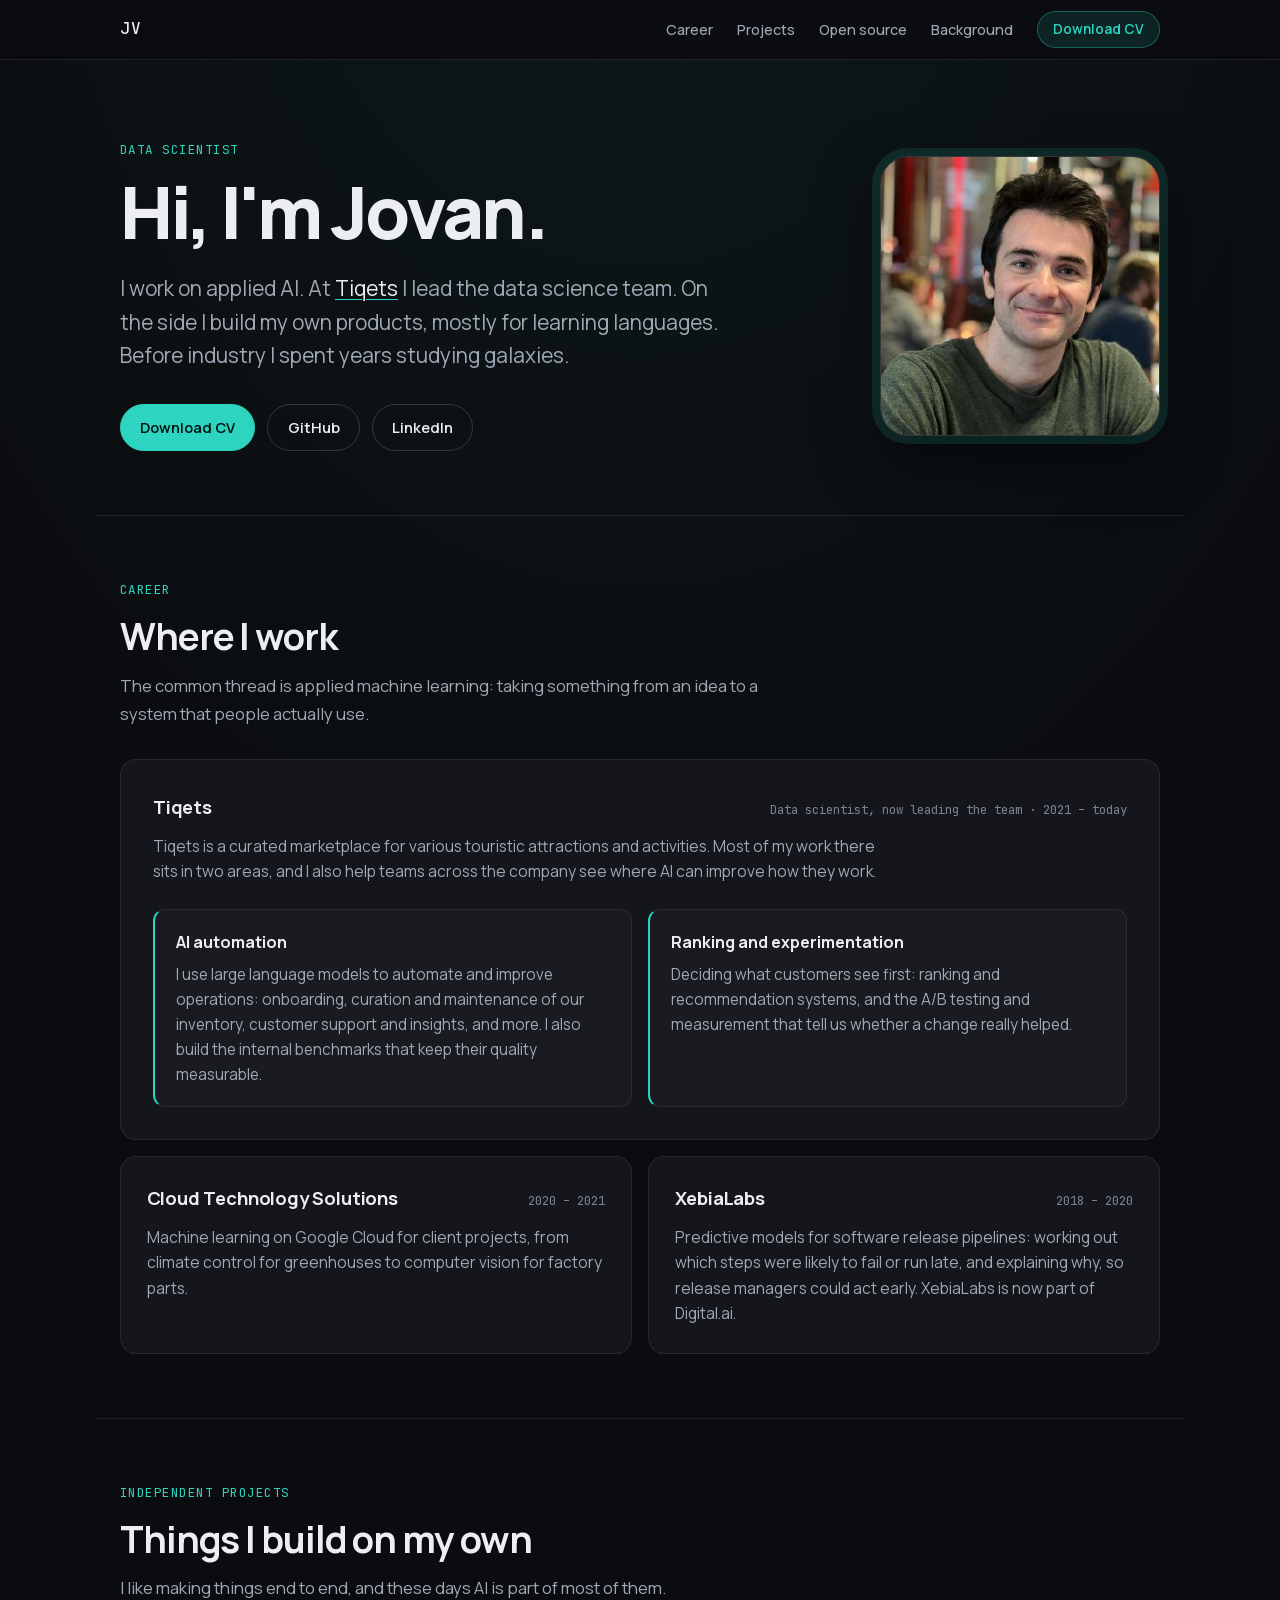
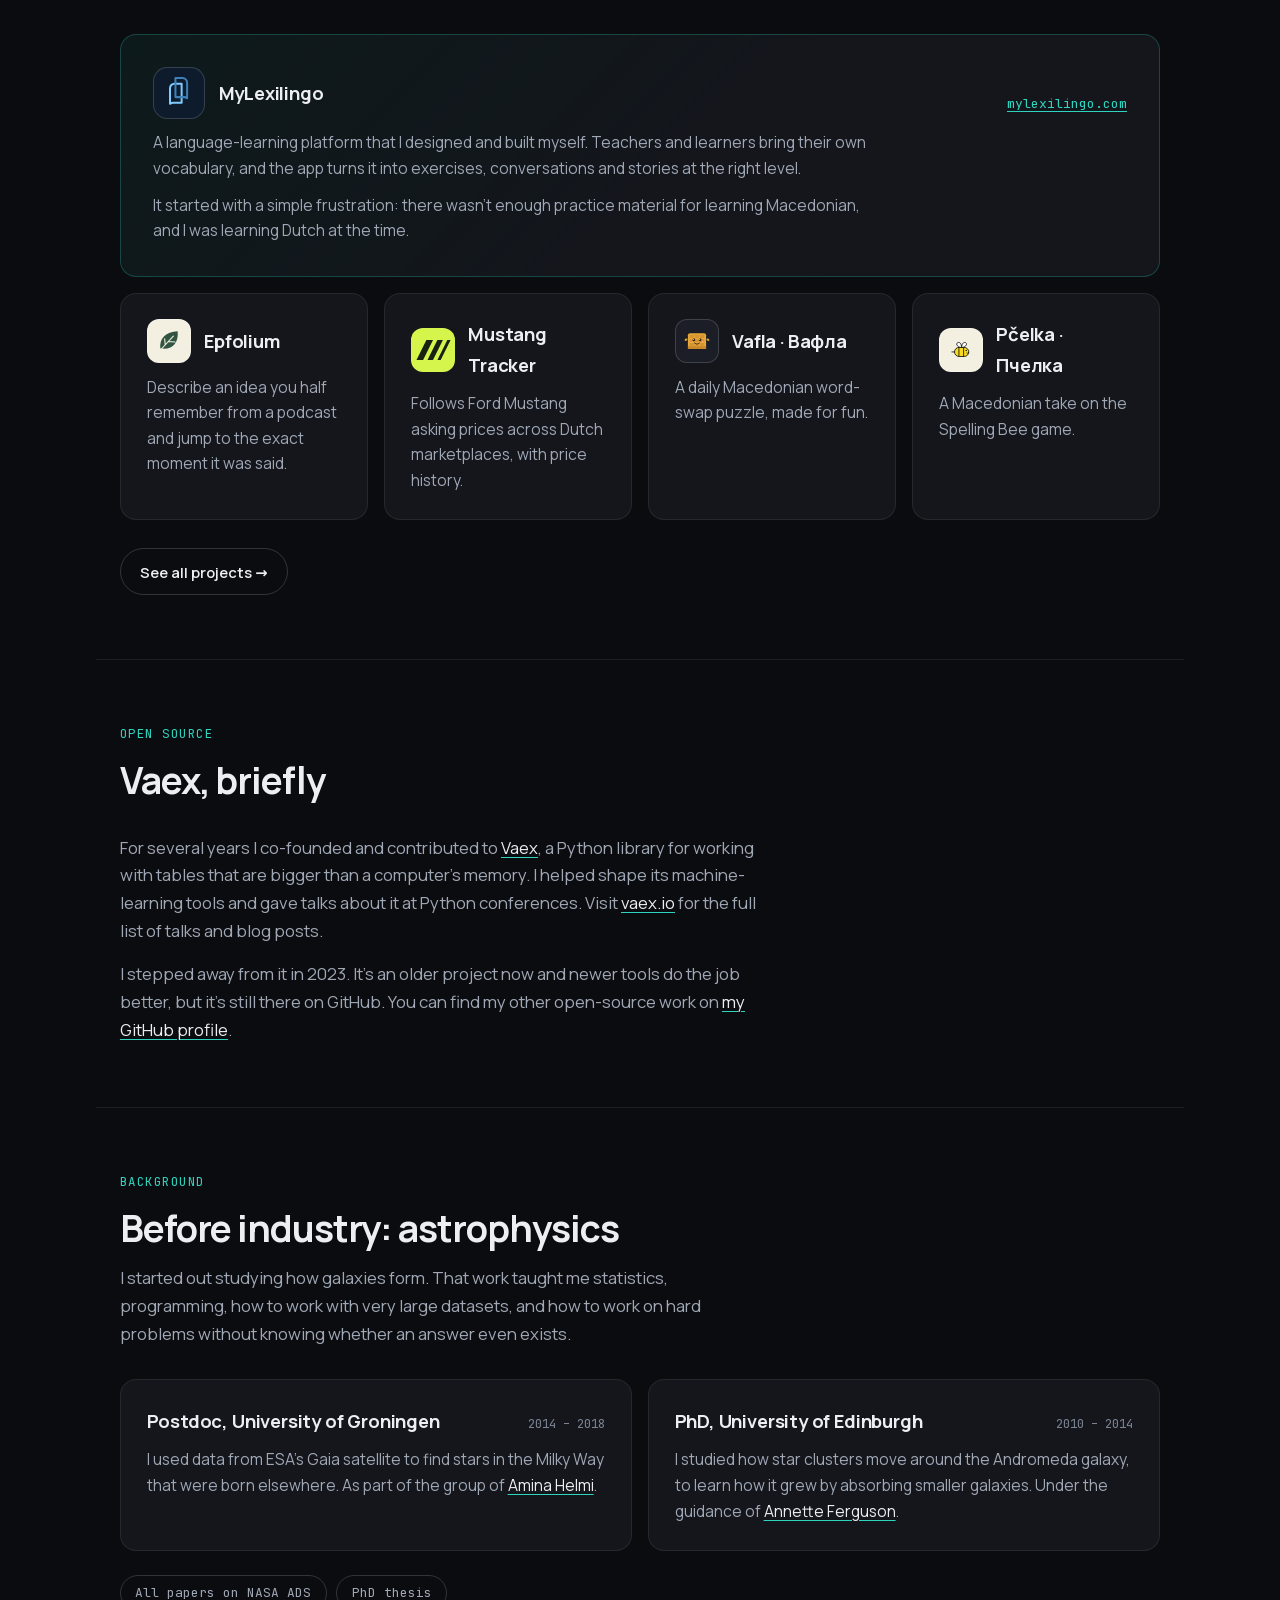
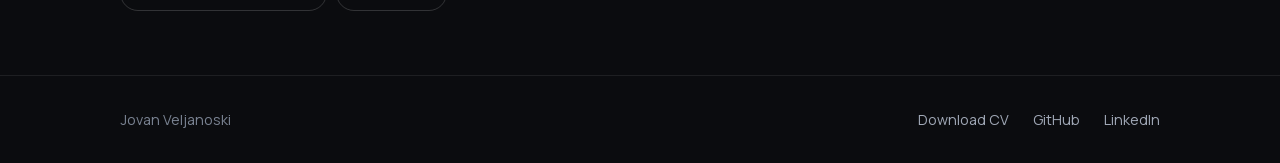
==== commit fb5ed94f: "feat: link to vaex.io for talks and blog posts" ====
--- a/index.html
+++ b/index.html
@@ -144,7 +144,7 @@
         <h2 id="oss-h">Vaex, briefly</h2>
       </header>
       <div class="prose">
-        <p>For several years I co-founded and contributed to <a href="https://github.com/vaexio/vaex">Vaex</a>, a Python library for working with tables that are bigger than a computer's memory. I helped shape its machine-learning tools and gave talks about it at Python conferences.</p>
+        <p>For several years I co-founded and contributed to <a href="https://github.com/vaexio/vaex">Vaex</a>, a Python library for working with tables that are bigger than a computer's memory. I helped shape its machine-learning tools and gave talks about it at Python conferences. Visit <a href="https://vaex.io/">vaex.io</a> for the full list of talks and blog posts.</p>
         <p>I stepped away from it in 2023. It's an older project now and newer tools do the job better, but it's still there on GitHub. You can find my other open-source work on <a href="https://github.com/JovanVeljanoski" rel="me">my GitHub profile</a>.</p>
       </div>
     </section>
